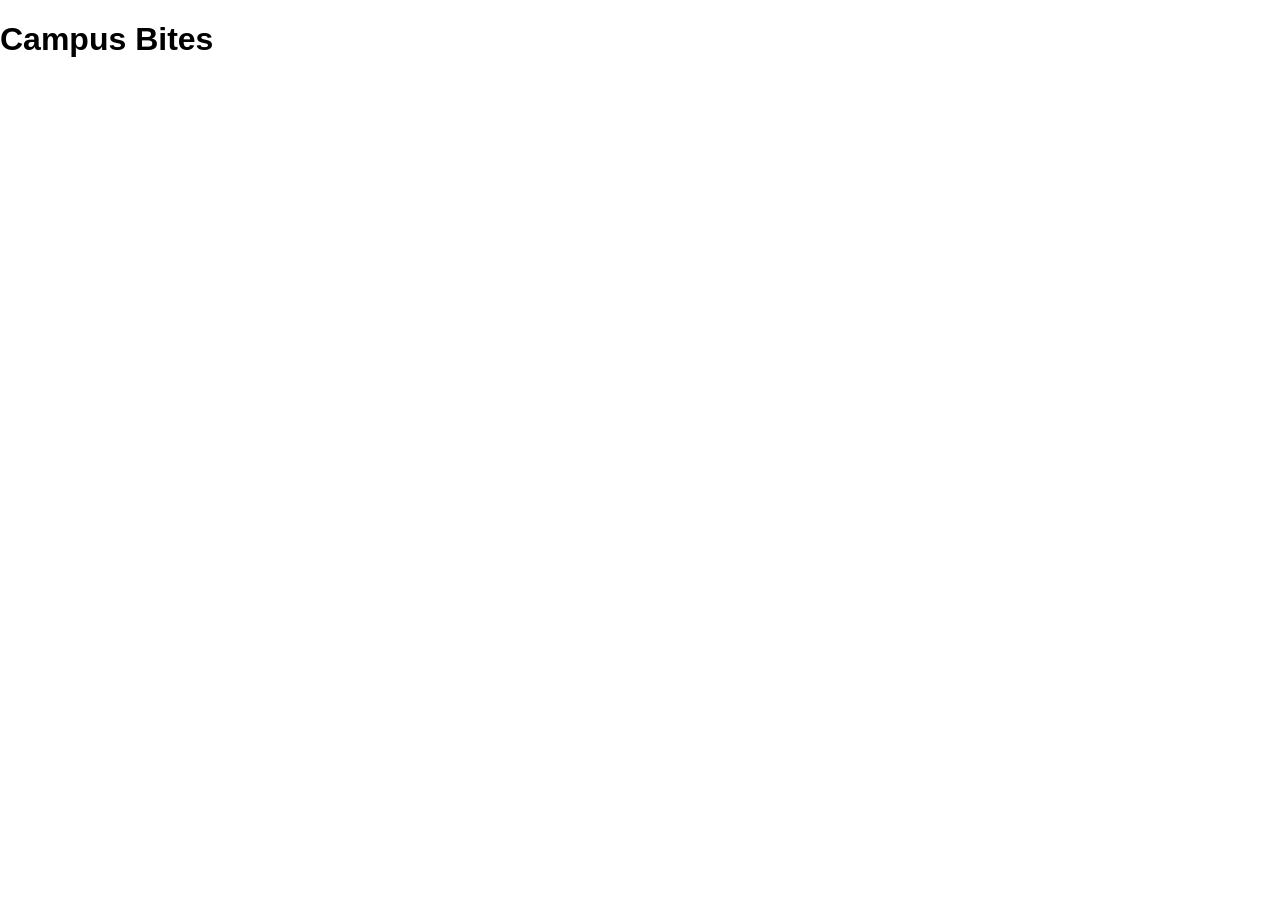
==== src/index.html @ 04eabcf5 "add project folder structure" ====
<!DOCTYPE html>
<html lang="en">
<head>
    <meta charset="UTF-8">
    <meta name="viewport" content="width=device-width, initial-scale=1.0">
    <title>Campus Bites</title>
    <link rel="stylesheet" href="../styles/style.css">
</head>
<body>

    <h1>Campus Bites</h1>

</body>
</html>
---- styles/style.css ----
body {
    font-family: Arial, sans-serif;
    margin: 0;
    padding: 0;
}
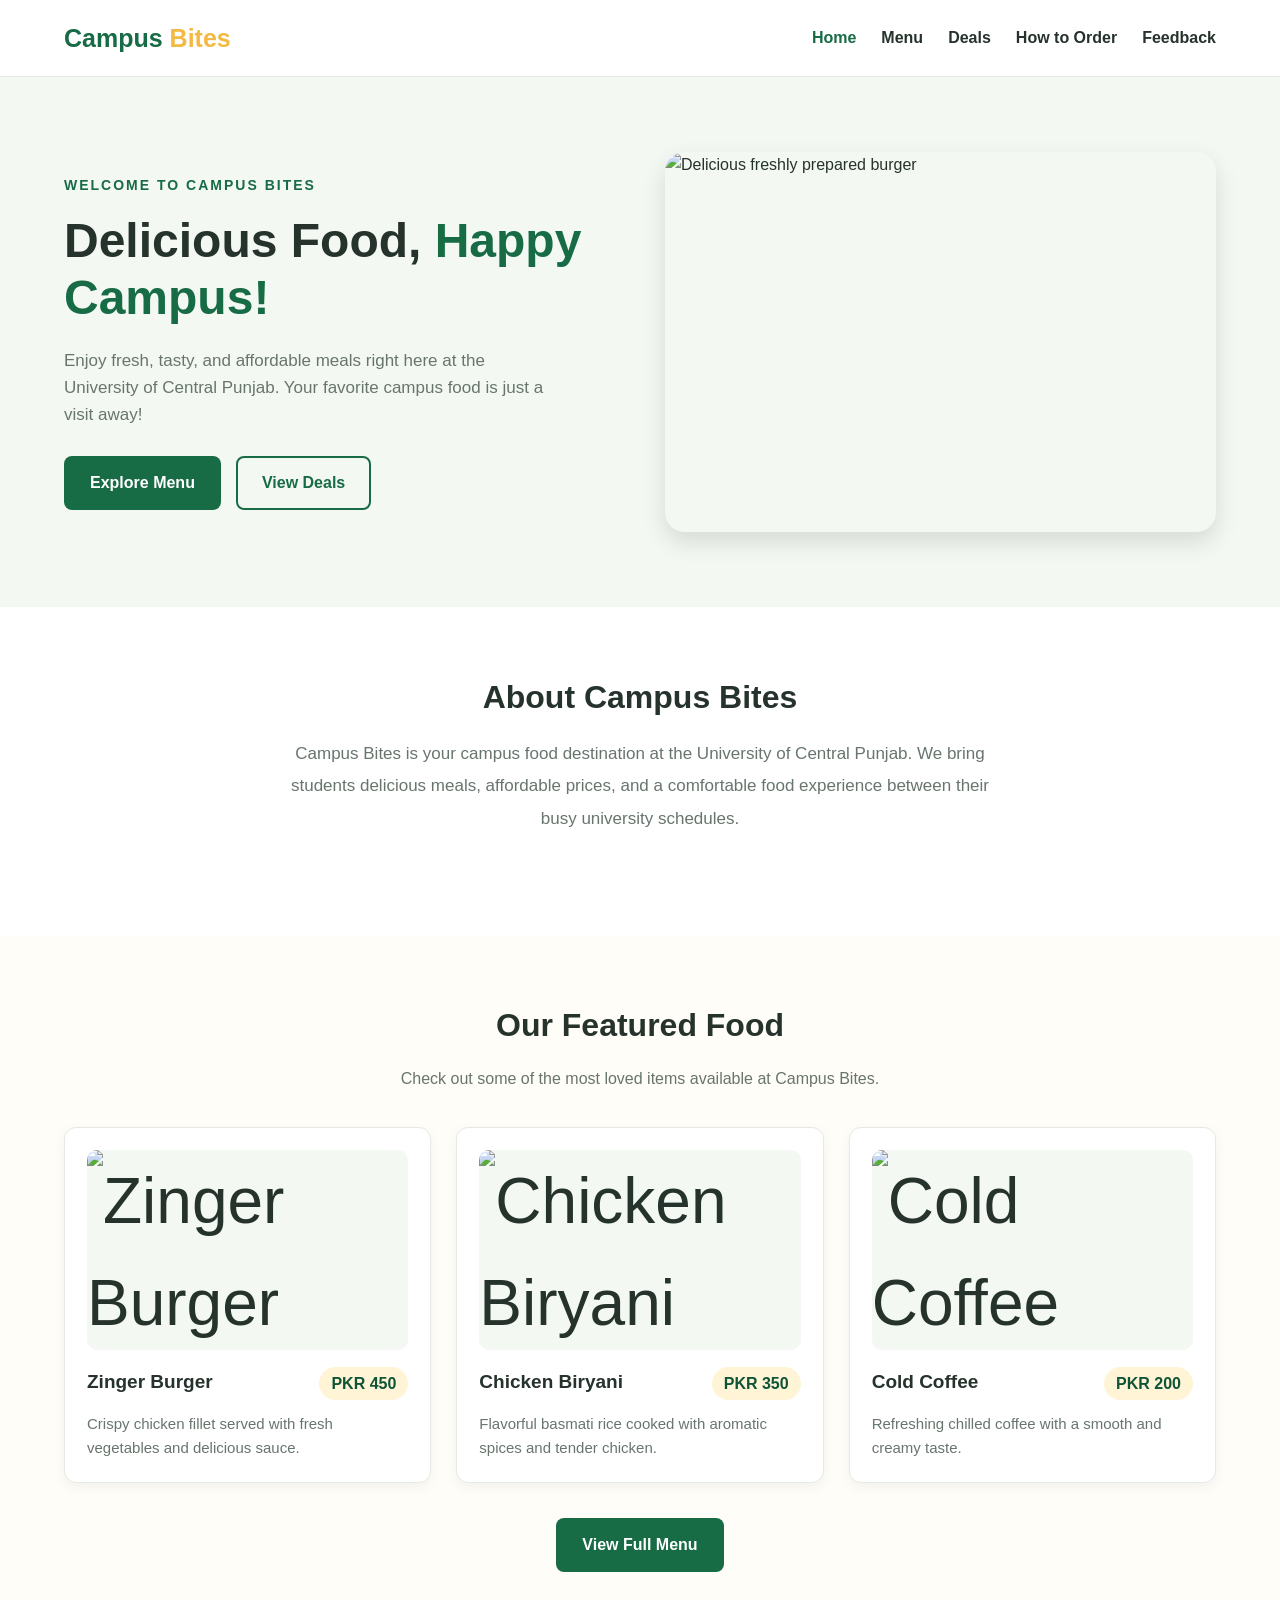
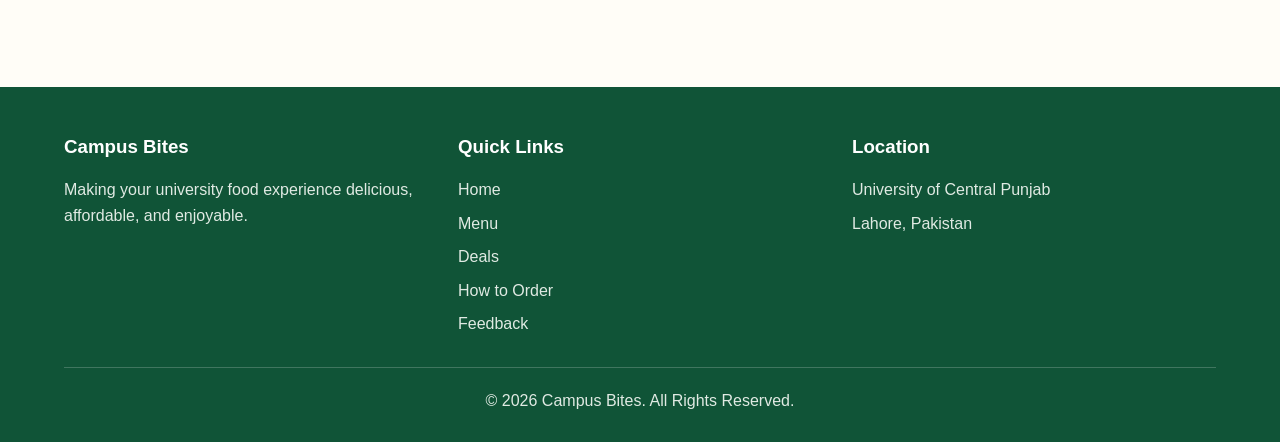
==== commit 9ba024e7: "feat: implement Campus Bites home page" ====
--- a/src/index.html
+++ b/src/index.html
@@ -1,14 +1,258 @@
+
 <!DOCTYPE html>
 <html lang="en">
+
 <head>
     <meta charset="UTF-8">
     <meta name="viewport" content="width=device-width, initial-scale=1.0">
-    <title>Campus Bites</title>
+
+    <title>Campus Bites | UCP Cafeteria</title>
+
     <link rel="stylesheet" href="../styles/style.css">
 </head>
+
 <body>
 
-    <h1>Campus Bites</h1>
+    <!-- ================= NAVIGATION BAR ================= -->
+
+    <header class="navbar">
+        <div class="container navbar-inner">
+
+            <a href="index.html" class="logo">
+                Campus <span>Bites</span>
+            </a>
+
+            <nav>
+                <ul class="nav-links">
+                    <li><a href="index.html" class="active">Home</a></li>
+                    <li><a href="menu.html">Menu</a></li>
+                    <li><a href="deals.html">Deals</a></li>
+                    <li><a href="how-to-order.html">How to Order</a></li>
+                    <li><a href="feedback.html">Feedback</a></li>
+                </ul>
+            </nav>
+
+        </div>
+    </header>
+
+
+    <!-- ================= HERO SECTION ================= -->
+
+    <main>
+
+        <section class="hero">
+            <div class="container hero-content">
+
+                <div class="hero-text">
+                    <p class="hero-tagline">WELCOME TO CAMPUS BITES</p>
+
+                    <h1>
+                        Delicious Food,
+                        <span>Happy Campus!</span>
+                    </h1>
+
+                    <p>
+                        Enjoy fresh, tasty, and affordable meals right
+                        here at the University of Central Punjab.
+                        Your favorite campus food is just a visit away!
+                    </p>
+
+                    <div class="hero-buttons">
+                        <a href="menu.html" class="btn btn-primary">
+                            Explore Menu
+                        </a>
+
+                        <a href="deals.html" class="btn btn-outline">
+                            View Deals
+                        </a>
+                    </div>
+                </div>
+
+                <div class="hero-image">
+                    <img
+                        src="https://images.unsplash.com/photo-1568901346375-23c9450c58cd?w=900"
+                        alt="Delicious freshly prepared burger">
+                </div>
+
+            </div>
+        </section>
+
+
+        <!-- ================= ABOUT SECTION ================= -->
+
+        <section class="section about-section">
+            <div class="container">
+
+                <h2 class="section-title">
+                    About Campus Bites
+                </h2>
+
+                <p class="section-description">
+                    Campus Bites is your campus food destination
+                    at the University of Central Punjab. We bring
+                    students delicious meals, affordable prices,
+                    and a comfortable food experience between
+                    their busy university schedules.
+                </p>
+
+            </div>
+        </section>
+
+
+        <!-- ================= FEATURED FOOD SECTION ================= -->
+
+        <section class="section featured-section">
+            <div class="container">
+
+                <h2 class="section-title">
+                    Our Featured Food
+                </h2>
+
+                <p class="section-description">
+                    Check out some of the most loved items
+                    available at Campus Bites.
+                </p>
+
+                <div class="card-grid">
+
+                    <!-- Zinger Burger -->
+
+                    <div class="card menu-item">
+
+                        <div class="menu-item-image">
+                            <img
+                                src="https://images.unsplash.com/photo-1568901346375-23c9450c58cd?w=600"
+                                alt="Zinger Burger">
+                        </div>
+
+                        <div class="menu-item-header">
+                            <h3>Zinger Burger</h3>
+                            <span class="menu-price">PKR 450</span>
+                        </div>
+
+                        <p>
+                            Crispy chicken fillet served with
+                            fresh vegetables and delicious sauce.
+                        </p>
+
+                    </div>
+
+
+                    <!-- Chicken Biryani -->
+
+                    <div class="card menu-item">
+
+                        <div class="menu-item-image">
+                            <img
+                                src="https://images.unsplash.com/photo-1563379091339-03246963d96c?w=600"
+                                alt="Chicken Biryani">
+                        </div>
+
+                        <div class="menu-item-header">
+                            <h3>Chicken Biryani</h3>
+                            <span class="menu-price">PKR 350</span>
+                        </div>
+
+                        <p>
+                            Flavorful basmati rice cooked with
+                            aromatic spices and tender chicken.
+                        </p>
+
+                    </div>
+
+
+                    <!-- Cold Coffee -->
+
+                    <div class="card menu-item">
+
+                        <div class="menu-item-image">
+                            <img
+                                src="https://images.unsplash.com/photo-1461023058943-07fcbe16d735?w=600"
+                                alt="Cold Coffee">
+                        </div>
+
+                        <div class="menu-item-header">
+                            <h3>Cold Coffee</h3>
+                            <span class="menu-price">PKR 200</span>
+                        </div>
+
+                        <p>
+                            Refreshing chilled coffee with a
+                            smooth and creamy taste.
+                        </p>
+
+                    </div>
+
+                </div>
+
+                <div class="featured-button">
+                    <a href="menu.html" class="btn btn-primary">
+                        View Full Menu
+                    </a>
+                </div>
+
+            </div>
+        </section>
+
+    </main>
+
+
+    <!-- ================= FOOTER ================= -->
+
+    <footer class="footer">
+
+        <div class="container">
+
+            <div class="footer-content">
+
+                <div>
+                    <h3>Campus Bites</h3>
+
+                    <p>
+                        Making your university food experience
+                        delicious, affordable, and enjoyable.
+                    </p>
+                </div>
+
+
+                <div>
+                    <h3>Quick Links</h3>
+
+                    <ul class="footer-links">
+                        <li><a href="index.html">Home</a></li>
+                        <li><a href="menu.html">Menu</a></li>
+                        <li><a href="deals.html">Deals</a></li>
+                        <li><a href="how-to-order.html">How to Order</a></li>
+                        <li><a href="feedback.html">Feedback</a></li>
+                    </ul>
+                </div>
+
+
+                <div>
+                    <h3>Location</h3>
+
+                    <p>
+                        University of Central Punjab
+                    </p>
+
+                    <p>
+                        Lahore, Pakistan
+                    </p>
+                </div>
+
+            </div>
+
+
+            <div class="footer-bottom">
+                <p>
+                    &copy; 2026 Campus Bites.
+                    All Rights Reserved.
+                </p>
+            </div>
+
+        </div>
+
+    </footer>
 
 </body>
-</html>+</html>
--- a/styles/style.css
+++ b/styles/style.css
@@ -1,5 +1,1260 @@
-body {
-    font-family: Arial, sans-serif;
+/* =================================
+   CAMPUS BITES - DESIGN SYSTEM
+================================= */
+
+/* 1. Common Colors */
+
+:root {
+    --primary-green: #176B45;
+    --dark-green: #105437;
+    --secondary-green: #2D8A5D;
+
+    --accent-yellow: #F4B942;
+
+    --background-color: #FFFDF7;
+    --surface-color: #FFFFFF;
+
+    --text-color: #26332C;
+    --text-light: #68756D;
+
+    --border-color: #E5EAE5;
+}
+
+
+
+/* 2. Basic Reset */
+
+* {
     margin: 0;
     padding: 0;
-}+    box-sizing: border-box;
+}
+
+/* 3. Body Styling */
+
+body {
+    font-family: Arial, Helvetica, sans-serif;
+    background-color: var(--background-color);
+    color: var(--text-color);
+    line-height: 1.6;
+}
+
+/* 4. Common HTML Elements */
+
+a {
+    text-decoration: none;
+    color: inherit;
+}
+
+ul {
+    list-style: none;
+}
+
+img {
+    max-width: 100%;
+    display: block;
+}
+
+button,
+input,
+textarea {
+    font-family: inherit;
+}
+
+/* 5. Common Container */
+
+.container {
+    width: 90%;
+    max-width: 1200px;
+    margin: 0 auto;
+}
+
+/* 6. Navigation Bar */
+
+.navbar {
+    background-color: var(--surface-color);
+    border-bottom: 1px solid var(--border-color);
+    padding: 18px 0;
+    position: sticky;
+    top: 0;
+    z-index: 100;
+}
+
+.navbar-inner {
+    display: flex;
+    align-items: center;
+    justify-content: space-between;
+    gap: 20px;
+}
+
+.logo {
+    font-size: 25px;
+    font-weight: bold;
+    color: var(--primary-green);
+}
+
+.logo span {
+    color: var(--accent-yellow);
+}
+
+.nav-links {
+    display: flex;
+    align-items: center;
+    gap: 25px;
+}
+
+.nav-links a {
+    color: var(--text-color);
+    font-weight: 600;
+    transition: color 0.3s ease;
+}
+
+.nav-links a:hover,
+.nav-links a.active {
+    color: var(--primary-green);
+}
+
+/* 7. Common Buttons */
+
+.btn {
+    display: inline-block;
+    padding: 12px 24px;
+    border-radius: 8px;
+    font-weight: bold;
+    cursor: pointer;
+    transition: 0.3s ease;
+    border: 2px solid transparent;
+}
+
+.btn-primary {
+    background-color: var(--primary-green);
+    color: white;
+}
+
+.btn-primary:hover {
+    background-color: var(--dark-green);
+}
+
+.btn-outline {
+    border-color: var(--primary-green);
+    color: var(--primary-green);
+    background-color: transparent;
+}
+
+.btn-outline:hover {
+    background-color: var(--primary-green);
+    color: white;
+}
+
+/* 8. Common Sections */
+
+.section {
+    padding: 65px 0;
+}
+
+.section-title {
+    font-size: 32px;
+    text-align: center;
+    margin-bottom: 15px;
+    color: var(--text-color);
+}
+
+.section-description {
+    text-align: center;
+    color: var(--text-light);
+    max-width: 700px;
+    margin: 0 auto 35px;
+}
+
+/* 9. Common Cards */
+
+.card {
+    background-color: var(--surface-color);
+    border: 1px solid var(--border-color);
+    border-radius: 12px;
+    padding: 22px;
+    box-shadow: 0 4px 12px rgba(0, 0, 0, 0.05);
+}
+
+.card-grid {
+    display: grid;
+    grid-template-columns: repeat(3, 1fr);
+    gap: 25px;
+}
+
+/* 10. Common Page Header */
+
+.page-header {
+    background-color: #F4F8F3;
+    padding: 55px 0;
+    text-align: center;
+}
+
+.page-header h1 {
+    font-size: 38px;
+    color: var(--primary-green);
+    margin-bottom: 10px;
+}
+
+.page-header p {
+    color: var(--text-light);
+}
+
+/* 11. Common Footer */
+
+.footer {
+    background-color: var(--dark-green);
+    color: white;
+    padding: 45px 0 20px;
+    margin-top: 50px;
+}
+
+.footer-content {
+    display: grid;
+    grid-template-columns: repeat(3, 1fr);
+    gap: 30px;
+}
+
+.footer h3 {
+    margin-bottom: 15px;
+}
+
+.footer p {
+    color: #E0EAE3;
+    margin-bottom: 8px;
+}
+
+.footer-links {
+    display: flex;
+    flex-direction: column;
+    gap: 8px;
+}
+
+.footer-links a {
+    color: #E0EAE3;
+}
+
+.footer-links a:hover {
+    color: var(--accent-yellow);
+}
+
+.footer-bottom {
+    text-align: center;
+    border-top: 1px solid rgba(255,255,255,0.2);
+    margin-top: 30px;
+    padding-top: 20px;
+}
+
+/* 12. Responsive Design */
+
+@media (max-width: 900px) {
+
+    .card-grid {
+        grid-template-columns: repeat(2, 1fr);
+    }
+
+    .footer-content {
+        grid-template-columns: repeat(2, 1fr);
+    }
+
+    .nav-links {
+        gap: 15px;
+    }
+}
+
+@media (max-width: 600px) {
+
+    .navbar-inner {
+        flex-direction: column;
+    }
+
+    .nav-links {
+        flex-wrap: wrap;
+        justify-content: center;
+        gap: 12px;
+    }
+
+    .card-grid {
+        grid-template-columns: 1fr;
+    }
+
+    .footer-content {
+        grid-template-columns: 1fr;
+    }
+
+    .section-title {
+        font-size: 26px;
+    }
+
+    .page-header h1 {
+        font-size: 30px;
+    }
+}
+
+.menu-category {
+    margin-bottom: 55px;
+}
+
+.menu-category:last-child {
+    margin-bottom: 0;
+}
+
+.menu-category-title {
+    display: inline-block;
+    font-size: 28px;
+    color: var(--primary-green);
+    border-bottom: 3px solid var(--accent-yellow);
+    padding-bottom: 6px;
+    margin-bottom: 25px;
+}
+
+.menu-item {
+    display: flex;
+    flex-direction: column;
+    gap: 12px;
+}
+
+.menu-item-image {
+    height: 160px;
+    border-radius: 8px;
+    background-color: #F4F8F3;
+    display: flex;
+    align-items: center;
+    justify-content: center;
+    font-size: 64px;
+}
+
+.menu-item-header {
+    display: flex;
+    justify-content: space-between;
+    align-items: flex-start;
+    gap: 10px;
+}
+
+.menu-item-header h3 {
+    font-size: 19px;
+    color: var(--text-color);
+}
+
+.menu-price {
+    background-color: #FFF4D6;
+    color: var(--dark-green);
+    font-weight: bold;
+    padding: 4px 12px;
+    border-radius: 20px;
+    white-space: nowrap;
+}
+
+.menu-item p {
+    color: var(--text-light);
+    font-size: 15px;
+}
+
+@media (max-width: 600px) {
+
+    .menu-category-title {
+        font-size: 24px;
+    }
+
+    .menu-item-image {
+        height: 140px;
+    }
+}/* =================================
+   CAMPUS BITES - DESIGN SYSTEM
+================================= */
+
+/* 1. Common Colors */
+
+:root {
+    --primary-green: #176B45;
+    --dark-green: #105437;
+    --secondary-green: #2D8A5D;
+
+    --accent-yellow: #F4B942;
+
+    --background-color: #FFFDF7;
+    --surface-color: #FFFFFF;
+
+    --text-color: #26332C;
+    --text-light: #68756D;
+
+    --border-color: #E5EAE5;
+}
+
+
+
+/* 2. Basic Reset */
+
+* {
+    margin: 0;
+    padding: 0;
+    box-sizing: border-box;
+}
+
+/* 3. Body Styling */
+
+body {
+    font-family: Arial, Helvetica, sans-serif;
+    background-color: var(--background-color);
+    color: var(--text-color);
+    line-height: 1.6;
+}
+
+/* 4. Common HTML Elements */
+
+a {
+    text-decoration: none;
+    color: inherit;
+}
+
+ul {
+    list-style: none;
+}
+
+img {
+    max-width: 100%;
+    display: block;
+}
+
+button,
+input,
+textarea {
+    font-family: inherit;
+}
+
+/* 5. Common Container */
+
+.container {
+    width: 90%;
+    max-width: 1200px;
+    margin: 0 auto;
+}
+
+/* 6. Navigation Bar */
+
+.navbar {
+    background-color: var(--surface-color);
+    border-bottom: 1px solid var(--border-color);
+    padding: 18px 0;
+    position: sticky;
+    top: 0;
+    z-index: 100;
+}
+
+.navbar-inner {
+    display: flex;
+    align-items: center;
+    justify-content: space-between;
+    gap: 20px;
+}
+
+.logo {
+    font-size: 25px;
+    font-weight: bold;
+    color: var(--primary-green);
+}
+
+.logo span {
+    color: var(--accent-yellow);
+}
+
+.nav-links {
+    display: flex;
+    align-items: center;
+    gap: 25px;
+}
+
+.nav-links a {
+    color: var(--text-color);
+    font-weight: 600;
+    transition: color 0.3s ease;
+}
+
+.nav-links a:hover,
+.nav-links a.active {
+    color: var(--primary-green);
+}
+
+/* 7. Common Buttons */
+
+.btn {
+    display: inline-block;
+    padding: 12px 24px;
+    border-radius: 8px;
+    font-weight: bold;
+    cursor: pointer;
+    transition: 0.3s ease;
+    border: 2px solid transparent;
+}
+
+.btn-primary {
+    background-color: var(--primary-green);
+    color: white;
+}
+
+.btn-primary:hover {
+    background-color: var(--dark-green);
+}
+
+.btn-outline {
+    border-color: var(--primary-green);
+    color: var(--primary-green);
+    background-color: transparent;
+}
+
+.btn-outline:hover {
+    background-color: var(--primary-green);
+    color: white;
+}
+
+/* 8. Common Sections */
+
+.section {
+    padding: 65px 0;
+}
+
+.section-title {
+    font-size: 32px;
+    text-align: center;
+    margin-bottom: 15px;
+    color: var(--text-color);
+}
+
+.section-description {
+    text-align: center;
+    color: var(--text-light);
+    max-width: 700px;
+    margin: 0 auto 35px;
+}
+
+/* 9. Common Cards */
+
+.card {
+    background-color: var(--surface-color);
+    border: 1px solid var(--border-color);
+    border-radius: 12px;
+    padding: 22px;
+    box-shadow: 0 4px 12px rgba(0, 0, 0, 0.05);
+}
+
+.card-grid {
+    display: grid;
+    grid-template-columns: repeat(3, 1fr);
+    gap: 25px;
+}
+
+/* 10. Common Page Header */
+
+.page-header {
+    background-color: #F4F8F3;
+    padding: 55px 0;
+    text-align: center;
+}
+
+.page-header h1 {
+    font-size: 38px;
+    color: var(--primary-green);
+    margin-bottom: 10px;
+}
+
+.page-header p {
+    color: var(--text-light);
+}
+
+/* 11. Common Footer */
+
+.footer {
+    background-color: var(--dark-green);
+    color: white;
+    padding: 45px 0 20px;
+    margin-top: 50px;
+}
+
+.footer-content {
+    display: grid;
+    grid-template-columns: repeat(3, 1fr);
+    gap: 30px;
+}
+
+.footer h3 {
+    margin-bottom: 15px;
+}
+
+.footer p {
+    color: #E0EAE3;
+    margin-bottom: 8px;
+}
+
+.footer-links {
+    display: flex;
+    flex-direction: column;
+    gap: 8px;
+}
+
+.footer-links a {
+    color: #E0EAE3;
+}
+
+.footer-links a:hover {
+    color: var(--accent-yellow);
+}
+
+.footer-bottom {
+    text-align: center;
+    border-top: 1px solid rgba(255,255,255,0.2);
+    margin-top: 30px;
+    padding-top: 20px;
+}
+
+/* 12. Responsive Design */
+
+@media (max-width: 900px) {
+
+    .card-grid {
+        grid-template-columns: repeat(2, 1fr);
+    }
+
+    .footer-content {
+        grid-template-columns: repeat(2, 1fr);
+    }
+
+    .nav-links {
+        gap: 15px;
+    }
+}
+
+@media (max-width: 600px) {
+
+    .navbar-inner {
+        flex-direction: column;
+    }
+
+    .nav-links {
+        flex-wrap: wrap;
+        justify-content: center;
+        gap: 12px;
+    }
+
+    .card-grid {
+        grid-template-columns: 1fr;
+    }
+
+    .footer-content {
+        grid-template-columns: 1fr;
+    }
+
+    .section-title {
+        font-size: 26px;
+    }
+
+    .page-header h1 {
+        font-size: 30px;
+    }
+}
+
+.menu-category {
+    margin-bottom: 55px;
+}
+
+.menu-category:last-child {
+    margin-bottom: 0;
+}
+
+.menu-category-title {
+    display: inline-block;
+    font-size: 28px;
+    color: var(--primary-green);
+    border-bottom: 3px solid var(--accent-yellow);
+    padding-bottom: 6px;
+    margin-bottom: 25px;
+}
+
+.menu-item {
+    display: flex;
+    flex-direction: column;
+    gap: 12px;
+}
+
+.menu-item-image {
+    height: 160px;
+    border-radius: 8px;
+    background-color: #F4F8F3;
+    display: flex;
+    align-items: center;
+    justify-content: center;
+    font-size: 64px;
+}
+
+.menu-item-header {
+    display: flex;
+    justify-content: space-between;
+    align-items: flex-start;
+    gap: 10px;
+}
+
+.menu-item-header h3 {
+    font-size: 19px;
+    color: var(--text-color);
+}
+
+.menu-price {
+    background-color: #FFF4D6;
+    color: var(--dark-green);
+    font-weight: bold;
+    padding: 4px 12px;
+    border-radius: 20px;
+    white-space: nowrap;
+}
+
+.menu-item p {
+    color: var(--text-light);
+    font-size: 15px;
+}
+
+@media (max-width: 600px) {
+
+    .menu-category-title {
+        font-size: 24px;
+    }
+
+    .menu-item-image {
+        height: 140px;
+    }
+}
+
+/* =================================
+   ORDER PAGE STYLES
+================================= */
+
+.order-guidelines {
+    margin-top: 55px;
+}
+
+.guideline-list {
+    list-style: disc;
+    padding-left: 22px;
+}
+
+.guideline-list li {
+    margin-bottom: 12px;
+    color: var(--text-light);
+}
+
+
+/* =================================
+   FEEDBACK PAGE STYLES
+================================= */
+
+.contact-grid {
+    display: grid;
+    grid-template-columns: repeat(2, minmax(0, 1fr));
+    gap: 25px;
+}
+
+.contact-grid h2 {
+    color: var(--primary-green);
+    margin-bottom: 20px;
+}
+
+.contact-grid a {
+    color: var(--primary-green);
+}
+
+.contact-grid a:hover {
+    text-decoration: underline;
+}
+
+.feedback-form {
+    display: flex;
+    flex-direction: column;
+}
+
+.feedback-form label {
+    font-weight: bold;
+}
+
+.feedback-form input,
+.feedback-form textarea {
+    width: 100%;
+    padding: 12px;
+    border: 1px solid var(--border-color);
+    border-radius: 8px;
+    background-color: var(--background-color);
+    color: var(--text-color);
+    font-size: 15px;
+}
+
+.feedback-form textarea {
+    resize: vertical;
+}
+
+.feedback-form input:focus,
+.feedback-form textarea:focus {
+    outline: 2px solid var(--secondary-green);
+    border-color: var(--primary-green);
+}
+
+.form-notice {
+    margin-top: 20px;
+    padding: 12px;
+    background-color: #F4F8F3;
+    border-radius: 8px;
+    color: var(--text-light);
+    font-size: 14px;
+}
+
+
+/* =================================
+   PAGE-SPECIFIC RESPONSIVENESS
+================================= */
+
+@media (max-width: 600px) {
+
+    .contact-grid {
+        grid-template-columns: 1fr;
+    }
+
+    .order-guidelines {
+        margin-top: 35px;
+    }
+
+}
+
+/* 2. Basic Reset */
+
+* {
+    margin: 0;
+    padding: 0;
+    box-sizing: border-box;
+}
+
+/* 3. Body Styling */
+
+body {
+    font-family: Arial, Helvetica, sans-serif;
+    background-color: var(--background-color);
+    color: var(--text-color);
+    line-height: 1.6;
+}
+
+/* 4. Common HTML Elements */
+
+a {
+    text-decoration: none;
+    color: inherit;
+}
+
+ul {
+    list-style: none;
+}
+
+img {
+    max-width: 100%;
+    display: block;
+}
+
+button,
+input,
+textarea {
+    font-family: inherit;
+}
+
+/* 5. Common Container */
+
+.container {
+    width: 90%;
+    max-width: 1200px;
+    margin: 0 auto;
+}
+
+/* 6. Navigation Bar */
+
+.navbar {
+    background-color: var(--surface-color);
+    border-bottom: 1px solid var(--border-color);
+    padding: 18px 0;
+    position: sticky;
+    top: 0;
+    z-index: 100;
+}
+
+.navbar-inner {
+    display: flex;
+    align-items: center;
+    justify-content: space-between;
+    gap: 20px;
+}
+
+.logo {
+    font-size: 25px;
+    font-weight: bold;
+    color: var(--primary-green);
+}
+
+.logo span {
+    color: var(--accent-yellow);
+}
+
+.nav-links {
+    display: flex;
+    align-items: center;
+    gap: 25px;
+}
+
+.nav-links a {
+    color: var(--text-color);
+    font-weight: 600;
+    transition: color 0.3s ease;
+}
+
+.nav-links a:hover,
+.nav-links a.active {
+    color: var(--primary-green);
+}
+
+/* 7. Common Buttons */
+
+.btn {
+    display: inline-block;
+    padding: 12px 24px;
+    border-radius: 8px;
+    font-weight: bold;
+    cursor: pointer;
+    transition: 0.3s ease;
+    border: 2px solid transparent;
+}
+
+.btn-primary {
+    background-color: var(--primary-green);
+    color: white;
+}
+
+.btn-primary:hover {
+    background-color: var(--dark-green);
+}
+
+.btn-outline {
+    border-color: var(--primary-green);
+    color: var(--primary-green);
+    background-color: transparent;
+}
+
+.btn-outline:hover {
+    background-color: var(--primary-green);
+    color: white;
+}
+
+/* 8. Common Sections */
+
+.section {
+    padding: 65px 0;
+}
+
+.section-title {
+    font-size: 32px;
+    text-align: center;
+    margin-bottom: 15px;
+    color: var(--text-color);
+}
+
+.section-description {
+    text-align: center;
+    color: var(--text-light);
+    max-width: 700px;
+    margin: 0 auto 35px;
+}
+
+/* 9. Common Cards */
+
+.card {
+    background-color: var(--surface-color);
+    border: 1px solid var(--border-color);
+    border-radius: 12px;
+    padding: 22px;
+    box-shadow: 0 4px 12px rgba(0, 0, 0, 0.05);
+}
+
+.card-grid {
+    display: grid;
+    grid-template-columns: repeat(3, 1fr);
+    gap: 25px;
+}
+
+/* 10. Common Page Header */
+
+.page-header {
+    background-color: #F4F8F3;
+    padding: 55px 0;
+    text-align: center;
+}
+
+.page-header h1 {
+    font-size: 38px;
+    color: var(--primary-green);
+    margin-bottom: 10px;
+}
+
+.page-header p {
+    color: var(--text-light);
+}
+
+/* 11. Common Footer */
+
+.footer {
+    background-color: var(--dark-green);
+    color: white;
+    padding: 45px 0 20px;
+    margin-top: 50px;
+}
+
+.footer-content {
+    display: grid;
+    grid-template-columns: repeat(3, 1fr);
+    gap: 30px;
+}
+
+.footer h3 {
+    margin-bottom: 15px;
+}
+
+.footer p {
+    color: #E0EAE3;
+    margin-bottom: 8px;
+}
+
+.footer-links {
+    display: flex;
+    flex-direction: column;
+    gap: 8px;
+}
+
+.footer-links a {
+    color: #E0EAE3;
+}
+
+.footer-links a:hover {
+    color: var(--accent-yellow);
+}
+
+.footer-bottom {
+    text-align: center;
+    border-top: 1px solid rgba(255,255,255,0.2);
+    margin-top: 30px;
+    padding-top: 20px;
+}
+
+/* 12. Responsive Design */
+
+@media (max-width: 900px) {
+
+    .card-grid {
+        grid-template-columns: repeat(2, 1fr);
+    }
+
+    .footer-content {
+        grid-template-columns: repeat(2, 1fr);
+    }
+
+    .nav-links {
+        gap: 15px;
+    }
+}
+
+@media (max-width: 600px) {
+
+    .navbar-inner {
+        flex-direction: column;
+    }
+
+    .nav-links {
+        flex-wrap: wrap;
+        justify-content: center;
+        gap: 12px;
+    }
+
+    .card-grid {
+        grid-template-columns: 1fr;
+    }
+
+    .footer-content {
+        grid-template-columns: 1fr;
+    }
+
+    .section-title {
+        font-size: 26px;
+    }
+
+    .page-header h1 {
+        font-size: 30px;
+    }
+}
+
+/* =================================
+   HOME PAGE SPECIFIC STYLES
+================================= */
+
+/* 1. Hero Section */
+
+.hero {
+    background-color: #F4F8F3;
+    padding: 75px 0;
+}
+
+.hero-content {
+    display: grid;
+    grid-template-columns: 1fr 1fr;
+    align-items: center;
+    gap: 50px;
+}
+
+.hero-tagline {
+    color: var(--primary-green);
+    font-weight: bold;
+    letter-spacing: 2px;
+    font-size: 14px;
+    margin-bottom: 15px;
+}
+
+.hero-text h1 {
+    font-size: 48px;
+    line-height: 1.2;
+    margin-bottom: 20px;
+    color: var(--text-color);
+}
+
+.hero-text h1 span {
+    color: var(--primary-green);
+}
+
+.hero-text > p:not(.hero-tagline) {
+    color: var(--text-light);
+    font-size: 17px;
+    margin-bottom: 28px;
+    max-width: 500px;
+}
+
+.hero-buttons {
+    display: flex;
+    gap: 15px;
+    flex-wrap: wrap;
+}
+
+.hero-image img {
+    width: 100%;
+    height: 380px;
+    object-fit: cover;
+    border-radius: 20px;
+    box-shadow: 0 10px 25px rgba(0, 0, 0, 0.12);
+}
+
+
+/* 2. About Section */
+
+.about-section {
+    background-color: var(--surface-color);
+}
+
+.about-section .section-description {
+    line-height: 1.9;
+    font-size: 17px;
+}
+
+
+/* 3. Featured Food Section */
+
+.featured-section {
+    background-color: var(--background-color);
+}
+
+.featured-section .card {
+    transition: transform 0.3s ease, box-shadow 0.3s ease;
+}
+
+.featured-section .card:hover {
+    transform: translateY(-7px);
+    box-shadow: 0 10px 25px rgba(0, 0, 0, 0.10);
+}
+
+.featured-section .menu-item-image {
+    height: 200px;
+    overflow: hidden;
+    border-radius: 10px;
+    background-color: #F4F8F3;
+}
+
+.featured-section .menu-item-image img {
+    width: 100%;
+    height: 100%;
+    object-fit: cover;
+}
+
+.featured-section .menu-item-header {
+    margin-top: 5px;
+}
+
+.featured-button {
+    text-align: center;
+    margin-top: 35px;
+}
+
+
+/* 4. Hero and Tablet Responsiveness */
+
+@media (max-width: 900px) {
+
+    .hero {
+        padding: 55px 0;
+    }
+
+    .hero-content {
+        gap: 30px;
+    }
+
+    .hero-text h1 {
+        font-size: 38px;
+    }
+
+    .hero-image img {
+        height: 320px;
+    }
+
+}
+
+
+/* 5. Mobile Responsiveness */
+
+@media (max-width: 600px) {
+
+    .hero {
+        padding: 40px 0;
+    }
+
+    .hero-content {
+        grid-template-columns: 1fr;
+        gap: 30px;
+        text-align: center;
+    }
+
+    .hero-text h1 {
+        font-size: 32px;
+    }
+
+    .hero-text > p:not(.hero-tagline) {
+        font-size: 15px;
+        margin-left: auto;
+        margin-right: auto;
+    }
+
+    .hero-buttons {
+        justify-content: center;
+    }
+
+    .hero-image img {
+        height: 240px;
+    }
+
+    .featured-section .menu-item-image {
+        height: 190px;
+    }
+
+}
